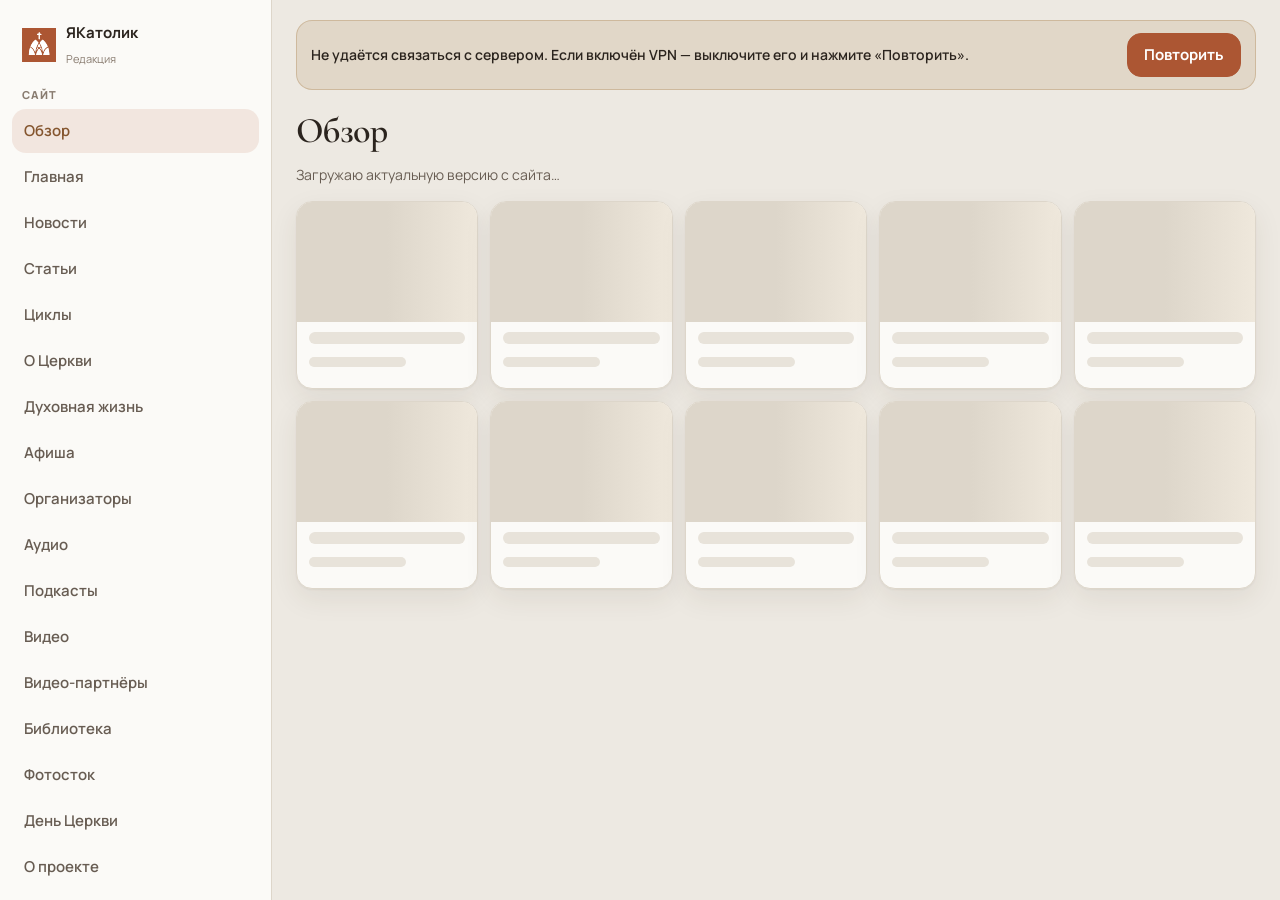
==== index.html @ a6977731 "Navigator pages for confession and religious life, favourite prayers edited via basic prayers, Q&A a" ====
<!doctype html>
<html lang="ru">
  <head>
    <meta charset="UTF-8" />
    <meta name="viewport" content="width=device-width, initial-scale=1, viewport-fit=cover" />
    <meta http-equiv="Cache-Control" content="no-cache, no-store, must-revalidate" />
    <meta name="theme-color" content="#ede9e2" />
    <script>window.YAK_BUILD = '202610031122';</script>
    <meta name="apple-mobile-web-app-capable" content="yes" />
    <meta name="apple-mobile-web-app-title" content="Редакция" />
    <title>Редакция — ЯКатолик</title>
    <link rel="preconnect" href="https://fonts.googleapis.com" />
    <link rel="preconnect" href="https://fonts.gstatic.com" crossorigin />
    <link href="https://fonts.googleapis.com/css2?family=Cormorant+Garamond:wght@600&family=Manrope:wght@400;500;600;700;800&display=swap" rel="stylesheet" />
    <link rel="icon" href="assets/yakatolik-logo.svg" />
    <link rel="stylesheet" href="css/admin.css?v=202610031122" />
  </head>
  <body>
    <div class="nav-scrim" id="nav-scrim" hidden></div>
    <div class="app-shell">
      <aside class="sidebar" id="sidebar">
        <div class="side-brand">
          <img src="assets/yakatolik-logo.svg" alt="" width="34" height="34" />
          <div>
            <strong>ЯКатолик</strong>
            <small>Редакция</small>
          </div>
        </div>
        <nav class="side-nav" id="side-nav" aria-label="Разделы"></nav>
        <div class="side-user" id="side-user"></div>
      </aside>
      <div class="main">
        <div class="mobile-bar">
          <button class="menu-btn" type="button" id="menu-btn" aria-label="Открыть меню">Меню</button>
          <span class="server-pill" id="server-pill">Редакция</span>
        </div>
        <div id="net-banner" class="net-banner" hidden>
          <p>Не удаётся связаться с сервером. Если включён VPN — выключите его и нажмите «Повторить».</p>
          <button type="button" class="btn btn-primary" id="net-retry">Повторить</button>
        </div>
        <div id="desk-banner" class="net-banner" hidden>
          <p>Этот браузер переполнен черновиками. Не очищайте данные сайта: сначала откройте «Циклы» и опубликуйте нужные — они уйдут на сервер и появятся на всех устройствах.</p>
        </div>
        <div id="view">
          <div class="yak-loading yak-loading--page" role="status">
            <span class="yak-spin" aria-hidden="true"></span>
            <span>Открываю редакцию…</span>
          </div>
        </div>
      </div>
    </div>
    <div class="toast" id="toast" role="status"></div>

    <script src="js/config.js?v=202610031122"></script>
    <script src="js/api.js?v=202610031122"></script>
    <script src="js/auth.js?v=202610031122"></script>
    <script src="js/store.js?v=202610031122"></script>
    <script src="js/site/events-data.js?v=202610031122"></script>
    <script src="js/site/video-data.js?v=202610031122"></script>
    <script src="js/site/audio-data.js?v=202610031122"></script>
    <script src="js/site/podcasts-data.js?v=202610031122"></script>
    <script src="js/site/calendar-data.js?v=202610031122"></script>
    <script src="js/site/authors-data.js?v=202610031122"></script>
    <script src="js/site/guides-data.js?v=202610031122"></script>
    <script src="js/photostock-admin.js?v=202610031122"></script>
    <script src="js/admin-paste.js?v=202610031122"></script>
    <script src="js/desk.js?v=202610031122"></script>
    <script src="js/guides.js?v=202610031122"></script>
    <script src="js/god.js?v=202610031122"></script>
    <script src="js/library-admin.js?v=202610031122"></script>
    <script src="js/site/about-data.js?v=202610031122"></script>
    <script src="js/home-admin.js?v=202610031122"></script>
    <script src="js/about-admin.js?v=202610031122"></script>
    <script src="js/podcasts-admin.js?v=202610031122"></script>
    <script src="js/posts.js?v=202610031122"></script>
    <script src="js/app.js?v=202610031122"></script>
    <script src="js/cache-bust.js?v=202610031122"></script>
  </body>
</html>
---- css/admin.css ----
/* ЯКатолик — редакция. iOS-first: крупный тап, 16px поля, drawer, safe-area */
:root {
  color-scheme: light;
  --ff: 'Manrope', -apple-system, BlinkMacSystemFont, system-ui, sans-serif;
  --serif: 'Cormorant Garamond', Georgia, 'Times New Roman', serif;
  --ground: #ede9e2;
  --surface: #FBFAF7;
  --surface-2: #E8E3DA;
  --ink: #2B241E;
  --stone-700: #675C52;
  --stone-500: #897C70;
  --bronze: #A9784E;
  --bronze-dark: #85562F;
  --accent: #AC5633;
  --accent-soft: rgba(172, 86, 51, .12);
  --line: #DDD6CA;
  --line-strong: #CBC3B6;
  --ok: #3f6b4a;
  --ok-soft: rgba(63, 107, 74, .12);
  --warn: #9a6b2f;
  --warn-soft: rgba(154, 107, 47, .14);
  --rose: #A84F65;
  --rose-soft: rgba(168, 79, 101, .12);
  --info: #4778AC;
  --info-soft: rgba(71, 120, 172, .12);
  --shadow: 0 1px 2px rgba(68, 45, 27, .06), 0 10px 28px rgba(68, 45, 27, .08);
  --sidebar: 272px;
  --tap: 44px;
  --safe-t: env(safe-area-inset-top, 0px);
  --safe-b: env(safe-area-inset-bottom, 0px);
  --safe-l: env(safe-area-inset-left, 0px);
  --safe-r: env(safe-area-inset-right, 0px);
}

* { box-sizing: border-box; -webkit-tap-highlight-color: transparent; }
html { height: 100%; overflow-x: hidden; }
html, body { margin: 0; }
body {
  min-height: 100%;
  min-height: 100dvh;
  overflow-x: hidden;
  background: var(--ground);
  color: var(--ink);
  font-family: var(--ff);
  line-height: 1.5;
  -webkit-font-smoothing: antialiased;
  -moz-osx-font-smoothing: grayscale;
}
body.nav-open { overflow: hidden; }
a { color: var(--bronze-dark); }
button, input, select, textarea {
  font: inherit;
  font-size: 16px;
  max-width: 100%;
}

/* ----- Login ----- */
.login-page {
  min-height: 100dvh; display: grid; place-items: center;
  padding: max(24px, var(--safe-t)) max(20px, var(--safe-r)) max(24px, var(--safe-b)) max(20px, var(--safe-l));
  background:
    radial-gradient(1200px 500px at 10% -10%, rgba(172,86,51,.12), transparent 55%),
    var(--ground);
}
.login-card {
  width: min(420px, 100%);
  background: var(--surface);
  border: 1px solid var(--line);
  border-radius: 22px;
  padding: 28px 24px 22px;
  box-shadow: var(--shadow);
}
.login-brand { display: flex; align-items: center; gap: 12px; margin-bottom: 18px; }
.login-brand img { width: 40px; height: 40px; }
.login-brand strong { display: block; font-size: 18px; }
.login-brand span { color: var(--stone-500); font-size: 13px; }
.login-card h1 {
  margin: 0 0 8px; font-family: var(--serif); font-weight: 600; font-size: 32px;
}
.login-card .lead { margin: 0 0 20px; color: var(--stone-700); font-size: 15px; }
.field { display: grid; gap: 6px; margin-bottom: 12px; }
.field label { font-size: 12px; font-weight: 700; letter-spacing: .04em; text-transform: uppercase; color: var(--stone-500); }
.field input, .field select, .field textarea, .input, .select, .textarea {
  width: 100%; border: 1px solid var(--line-strong); border-radius: 14px;
  background: #fff; color: var(--ink); padding: 12px 14px;
  font-size: 16px; min-height: var(--tap);
  appearance: none; -webkit-appearance: none;
}
.field textarea, .textarea { min-height: 120px; resize: vertical; }
.field input:focus, .field select:focus, .field textarea:focus,
.input:focus, .select:focus, .textarea:focus {
  outline: none; border-color: var(--bronze); box-shadow: 0 0 0 4px var(--accent-soft);
}
.btn {
  display: inline-flex; align-items: center; justify-content: center; gap: 8px;
  min-height: var(--tap); padding: 0 16px; border-radius: 14px; border: 1px solid transparent;
  font-weight: 700; font-size: 15px; cursor: pointer; text-decoration: none; color: inherit;
  touch-action: manipulation;
}
.btn-primary { background: var(--accent); color: #fff; border-color: var(--accent); }
.btn-primary:active { transform: scale(.98); }
.btn-ghost { background: var(--surface); border-color: var(--line-strong); }
.btn-danger { background: var(--rose-soft); color: var(--rose); border-color: transparent; }
.btn-block { width: 100%; }
.btn:disabled { opacity: .55; pointer-events: none; }
.login-error {
  margin: 0 0 12px; padding: 10px 12px; border-radius: 12px;
  background: var(--rose-soft); color: var(--rose); font-size: 13px; font-weight: 600;
}
.login-hint {
  margin-top: 16px; padding: 12px; border-radius: 12px; background: var(--surface-2);
  font-size: 12px; color: var(--stone-700); line-height: 1.45;
}
.login-hint code { font-size: 11px; }

/* ----- App shell ----- */
.app-shell { display: grid; grid-template-columns: var(--sidebar) 1fr; min-height: 100dvh; }
.nav-scrim {
  display: none; position: fixed; inset: 0; z-index: 25;
  background: rgba(24, 18, 14, .36);
  backdrop-filter: blur(8px); -webkit-backdrop-filter: blur(8px);
}
.sidebar {
  position: sticky; top: 0; height: 100dvh; overflow: auto;
  background: var(--surface); border-right: 1px solid var(--line);
  padding: 16px 12px calc(16px + var(--safe-b));
  display: flex; flex-direction: column; gap: 12px;
  -webkit-overflow-scrolling: touch;
}
.side-brand { display: flex; align-items: center; gap: 10px; padding: 6px 10px 4px; }
.side-brand img { width: 34px; height: 34px; }
.side-brand strong { display: block; font-size: 15px; }
.side-brand small { color: var(--stone-500); font-size: 11px; }
.side-nav { display: grid; gap: 2px; }
.nav-group {
  margin: 12px 10px 4px; font-size: 11px; font-weight: 800;
  letter-spacing: .08em; text-transform: uppercase; color: var(--stone-500);
}
.nav-group:first-child { margin-top: 2px; }
.side-nav a {
  display: flex; align-items: center; gap: 10px;
  min-height: var(--tap); padding: 0 12px; border-radius: 14px;
  text-decoration: none; color: var(--stone-700);
  font-weight: 600; font-size: 15px;
}
.side-nav a:hover { background: var(--surface-2); color: var(--ink); }
.side-nav a.active { background: var(--accent-soft); color: var(--bronze-dark); }
.side-user {
  margin-top: auto; padding: 12px; border-radius: 16px; background: var(--surface-2);
  display: grid; gap: 8px;
}
.side-user .name { font-weight: 700; font-size: 14px; }
.side-user .role { font-size: 12px; color: var(--stone-500); }
.main {
  min-width: 0;
  padding: 20px 24px calc(40px + var(--safe-b));
}
.topbar {
  display: flex; flex-wrap: wrap; align-items: flex-start; justify-content: space-between;
  gap: 12px; margin-bottom: 16px;
}
.topbar h1 {
  margin: 0; font-family: var(--serif); font-weight: 600;
  font-size: clamp(28px, 3vw, 36px); letter-spacing: -.02em;
}
.topbar p { margin: 6px 0 0; color: var(--stone-700); font-size: 14px; max-width: 560px; }
.topbar-actions { display: flex; flex-wrap: wrap; gap: 8px; }

.panel {
  background: var(--surface); border: 1px solid var(--line); border-radius: 18px;
  box-shadow: var(--shadow); padding: 16px;
}
.panel + .panel { margin-top: 12px; }
.panel-head {
  display: flex; flex-wrap: wrap; align-items: center; justify-content: space-between;
  gap: 10px; margin-bottom: 12px;
}
.panel-head h2 { margin: 0; font-size: 16px; }
.grid-cards {
  display: grid; grid-template-columns: repeat(4, 1fr); gap: 12px; margin-bottom: 14px;
}
.stat-card {
  background: var(--surface); border: 1px solid var(--line); border-radius: 16px;
  padding: 14px 16px; box-shadow: var(--shadow);
}
.stat-card .label { font-size: 11px; font-weight: 800; letter-spacing: .08em; text-transform: uppercase; color: var(--stone-500); }
.stat-card .value { margin-top: 8px; font-family: var(--serif); font-size: 34px; font-weight: 600; line-height: 1; }
.stat-card .hint { margin-top: 6px; font-size: 12px; color: var(--stone-500); }

.desk-grid {
  display: grid;
  grid-template-columns: repeat(auto-fill, minmax(220px, 1fr));
  gap: 12px;
  margin-bottom: 18px;
}
.desk-card {
  display: grid;
  gap: 6px;
  min-height: 118px;
  padding: 16px;
  background: var(--surface);
  border: 1px solid var(--line);
  border-radius: 18px;
  box-shadow: var(--shadow);
  text-decoration: none;
  color: inherit;
}
.desk-card:active { transform: scale(.98); }
.desk-card strong {
  font-family: var(--serif);
  font-size: 24px;
  font-weight: 600;
}
.desk-where {
  font-size: 12px;
  font-weight: 700;
  color: var(--bronze-dark);
}
.desk-card span { font-size: 13px; color: var(--stone-700); line-height: 1.4; }
.desk-form { max-width: 720px; }

.god-band { margin: 0 0 28px; }
.god-band-head {
  display: flex; align-items: baseline; justify-content: space-between; gap: 10px 16px;
  margin: 0 0 12px; flex-wrap: wrap;
}
.god-band-head h2 {
  margin: 0; font-family: var(--serif); font-size: clamp(22px, 5vw, 28px); font-weight: 600;
}
.god-band-head em {
  font-style: normal; font-family: var(--ff); font-size: 14px; color: var(--stone-500); font-weight: 700;
}
.god-band-head a { font-weight: 700; font-size: 14px; text-decoration: none; }
.archive-bar { margin-bottom: 14px; display: grid; gap: 10px; }
.archive-bar-row { display: flex; flex-wrap: wrap; align-items: center; justify-content: space-between; gap: 8px; }
.archive-status { color: var(--stone-500); font-size: 13px; }
.archive-bar-actions { display: flex; flex-wrap: wrap; gap: 8px; }

.god-rail, .god-grid {
  display: grid;
  grid-template-columns: repeat(auto-fill, minmax(180px, 1fr));
  gap: 12px;
}
.god-card {
  display: grid;
  grid-template-rows: 120px auto;
  background: var(--surface);
  border: 1px solid var(--line);
  border-radius: 16px;
  overflow: hidden;
  text-decoration: none;
  color: inherit;
  box-shadow: var(--shadow);
  min-height: 188px;
}
.god-card { position: relative; }
.god-card:active { transform: scale(.98); }
.god-card.is-off .god-thumb, .god-card.is-off .god-copy { opacity: .55; }
.god-thumb {
  display: block; position: relative; overflow: hidden; background: #d8cfc3 center/cover no-repeat;
}
.god-thumb img {
  position: absolute; inset: 0; width: 100%; height: 100%; object-fit: cover;
  opacity: 0; transition: opacity .28s ease;
}
.god-thumb img.is-in { opacity: 1; }
.god-thumb.is-empty { background: linear-gradient(160deg, #cfc6b8, #8f8578); }
.god-chip { position: absolute; top: 8px; left: 8px; z-index: 1; box-shadow: 0 1px 4px rgba(0, 0, 0, .12); }
@media (prefers-reduced-motion: reduce) {
  .god-thumb img { transition: none; }
  .yak-skel-card .god-thumb, .yak-spin { animation-duration: 2.4s; }
}
.god-copy { display: grid; gap: 4px; padding: 10px 12px 12px; min-width: 0; }
.god-copy strong {
  font-size: 14px; line-height: 1.3;
  overflow-wrap: anywhere; word-break: break-word;
  display: -webkit-box; -webkit-line-clamp: 3; -webkit-box-orient: vertical; overflow: hidden;
}
.god-copy small { color: var(--stone-500); font-size: 12px; line-height: 1.35; display: -webkit-box; -webkit-line-clamp: 2; -webkit-box-orient: vertical; overflow: hidden; }
.god-miss { margin: 0; padding: 16px; color: var(--stone-500); background: var(--surface); border: 1px dashed var(--line); border-radius: 14px; }
.god-edit { display: grid; grid-template-columns: minmax(160px, 280px) 1fr; gap: 16px; align-items: start; }
.god-preview {
  min-height: 200px; border-radius: 16px; background: #d8cfc3 center/cover; border: 1px solid var(--line);
}
@media (max-width: 720px) {
  .god-edit { grid-template-columns: 1fr; }
  .god-rail, .god-grid { grid-template-columns: repeat(2, 1fr); }
}
.dev-box {
  margin-top: 8px;
  padding: 12px 14px;
  border-radius: 14px;
  background: var(--surface-2);
  border: 1px solid var(--line);
}
.dev-box summary {
  cursor: pointer;
  font-weight: 700;
  font-size: 14px;
  min-height: var(--tap);
  display: flex;
  align-items: center;
}

.list-stack { display: grid; gap: 8px; }
.list-item {
  display: grid; grid-template-columns: 1fr auto; gap: 10px; align-items: center;
  min-height: var(--tap); padding: 12px 14px; border-radius: 14px;
  background: var(--surface-2); text-decoration: none; color: inherit;
}
.list-item strong { display: block; font-size: 14px; }
.list-item small { color: var(--stone-500); font-size: 12px; }

.badge {
  display: inline-flex; align-items: center; min-height: 24px; padding: 0 9px;
  border-radius: 999px; font-size: 11px; font-weight: 800; letter-spacing: .02em;
  background: var(--surface-2); color: var(--stone-700);
}
.badge.ok { background: var(--ok-soft); color: var(--ok); }
.badge.warn { background: var(--warn-soft); color: var(--warn); }
.badge.rose { background: var(--rose-soft); color: var(--rose); }
.badge.info { background: var(--info-soft); color: var(--info); }
.badge.muted { background: var(--surface-2); color: var(--stone-500); }

.filters {
  display: grid; grid-template-columns: 1.4fr repeat(4, 1fr); gap: 8px; margin-bottom: 12px;
}
.table-wrap {
  overflow: auto; border-radius: 14px; border: 1px solid var(--line);
  -webkit-overflow-scrolling: touch;
}
table.data {
  width: 100%; border-collapse: collapse; min-width: 820px; background: #fff;
}
table.data th, table.data td {
  padding: 12px; border-bottom: 1px solid var(--line); text-align: left; vertical-align: middle;
  font-size: 13px;
}
table.data th {
  font-size: 11px; letter-spacing: .06em; text-transform: uppercase; color: var(--stone-500);
  background: var(--surface-2); position: sticky; top: 0;
}
table.data tr:hover td { background: rgba(237, 233, 226, .45); }
table.data .title-link { font-weight: 700; color: var(--ink); text-decoration: none; }
table.data .title-link:hover { color: var(--accent); }
.row-actions { display: flex; flex-wrap: wrap; gap: 6px; }
.icon-btn {
  width: var(--tap); height: var(--tap); border-radius: 12px; border: 1px solid var(--line);
  background: var(--surface); cursor: pointer; display: grid; place-items: center;
  color: var(--stone-700); font-size: 14px; text-decoration: none;
}
.icon-btn:hover { border-color: var(--bronze); color: var(--bronze-dark); }

.editor-layout {
  display: grid; grid-template-columns: minmax(0, 1fr) 300px; gap: 14px; align-items: start;
}
.editor-main, .editor-side { display: grid; gap: 12px; }
.editor-title {
  width: 100%; border: 0; background: transparent; font-family: var(--serif);
  font-size: clamp(28px, 3vw, 40px); font-weight: 600; padding: 0; color: var(--ink);
}
.editor-title:focus { outline: none; }
.autosave {
  font-size: 12px; color: var(--stone-500); display: flex; align-items: center; gap: 8px;
}
.autosave.ok { color: var(--ok); }
.server-pill {
  display: inline-flex; align-items: center; gap: 6px; min-height: 28px; padding: 0 10px;
  border-radius: 999px; background: var(--surface-2); font-size: 11px; font-weight: 700;
}
.server-pill.on { background: var(--ok-soft); color: var(--ok); }
.server-pill.off { background: var(--rose-soft); color: var(--rose); }

.photo-grid {
  display: grid; grid-template-columns: repeat(auto-fill, minmax(160px, 1fr)); gap: 12px;
}
.photo-card {
  border: 1px solid var(--line); border-radius: 16px; overflow: hidden; background: var(--surface);
}
.photo-card .ph {
  height: 120px; background: #d8cfc3 center/cover;
}
.photo-card .in { padding: 12px; display: grid; gap: 6px; }
.photo-card strong { font-size: 13px; }
.photo-card .tags { font-size: 11px; color: var(--stone-500); }

.tabs { display: flex; gap: 8px; flex-wrap: wrap; margin: 0 0 12px; }
.tabs .tab {
  font-family: var(--ff); font-weight: 700; font-size: 14px; color: var(--stone-700);
  background: var(--surface); border: 1px solid var(--line); border-radius: 999px;
  min-height: 36px; padding: 0 14px; cursor: pointer;
}
.tabs .tab.active { background: var(--accent); border-color: var(--accent); color: #fff; }
.hint-note {
  margin: 0 0 14px; font-size: 13px; line-height: 1.45; color: var(--stone-700);
  padding: 10px 12px; border-radius: 12px; background: var(--surface-2); border: 1px solid var(--line);
}
.form-grid { display: grid; gap: 12px; padding: 16px; }
.form-grid label { display: grid; gap: 6px; font-size: 12px; font-weight: 700; color: var(--stone-700); }
.filters-2 { grid-template-columns: 1fr 220px; }
.cycle-list { display: grid; gap: 8px; }
.cycle-row { display: grid; grid-template-columns: 1fr 90px auto; gap: 8px; align-items: center; }
.title-link { color: inherit; text-decoration: none; font-weight: 700; }
.title-link:hover { color: var(--bronze-dark); }

.empty {
  padding: 28px; text-align: center; color: var(--stone-500); font-size: 14px;
}
.toast {
  position: fixed; left: 50%; bottom: calc(16px + var(--safe-b)); z-index: 50;
  transform: translate(-50%, 8px);
  max-width: min(92vw, 420px);
  background: var(--ink); color: #fff; padding: 12px 16px; border-radius: 16px;
  font-size: 14px; font-weight: 600; box-shadow: var(--shadow); opacity: 0;
  transition: .2s; pointer-events: none;
}
.toast.show { opacity: 1; transform: translate(-50%, 0); }
.toast.err { background: #7a2f3d; }

.mobile-bar { display: none; }
.menu-btn {
  min-width: var(--tap); min-height: var(--tap); padding: 0 14px;
  border-radius: 14px; border: 1px solid var(--line-strong);
  background: var(--surface); font-weight: 700; font-size: 15px;
}

@media (max-width: 1100px) {
  .grid-cards { grid-template-columns: repeat(2, 1fr); }
  .filters { grid-template-columns: 1fr 1fr; }
  .editor-layout { grid-template-columns: 1fr; }
}
@media (max-width: 880px) {
  .app-shell { grid-template-columns: 1fr; }
  .nav-scrim { display: block; opacity: 0; pointer-events: none; transition: opacity .2s; }
  body.nav-open .nav-scrim { opacity: 1; pointer-events: auto; }
  .sidebar {
    position: fixed; top: 0; bottom: 0; left: 0;
    width: min(86vw, 320px); z-index: 30; height: auto;
    padding-top: calc(14px + var(--safe-t));
    transform: translateX(-105%); transition: transform .28s cubic-bezier(.2,.8,.2,1);
    box-shadow: none; border-right: 0;
  }
  body.nav-open .sidebar { transform: none; box-shadow: var(--shadow); }
  .mobile-bar {
    display: flex; align-items: center; justify-content: space-between; gap: 10px;
    position: sticky; top: 0; z-index: 20;
    margin: 0 -16px 14px; padding: calc(8px + var(--safe-t)) 16px 10px;
    background: color-mix(in srgb, var(--ground) 86%, transparent);
    backdrop-filter: blur(16px) saturate(1.3);
    -webkit-backdrop-filter: blur(16px) saturate(1.3);
    border-bottom: 1px solid var(--line);
  }
  .main { padding: 0 16px calc(28px + var(--safe-b)); }
  .topbar { margin-bottom: 14px; }
  .topbar h1 {
    font-size: clamp(22px, 6.4vw, 28px);
    overflow-wrap: anywhere;
    word-break: break-word;
  }
  .topbar-actions { width: 100%; }
  .topbar-actions .btn {
    flex: 1 1 auto;
    min-width: 0;
    padding: 0 12px;
    font-size: 14px;
    white-space: nowrap;
  }
  .topbar-actions .btn-back {
    flex: 0 0 auto;
  }
  .sidebar { padding-left: calc(12px + var(--safe-l)); }
  .grid-cards { grid-template-columns: 1fr 1fr; }
  .filters-2 { grid-template-columns: 1fr; }
  .cycle-row { grid-template-columns: 1fr; }
  table.data { min-width: 0; }
  table.data thead { display: none; }
  .table-wrap { border: 0; overflow: visible; background: transparent; }
  table.data, table.data tbody { display: block; width: 100%; background: transparent; }
  table.data tr {
    display: grid; gap: 4px; margin-bottom: 10px; padding: 14px;
    border-radius: 16px; background: #fff; border: 1px solid var(--line);
  }
  table.data td {
    border: 0; padding: 2px 0; font-size: 14px;
  }
  table.data td:first-child { font-weight: 700; }
  table.data .row-actions { margin-top: 8px; }
  .icon-btn { width: 40px; height: 40px; }
}
@media (max-width: 520px) {
  .grid-cards { grid-template-columns: 1fr; }
  .filters { grid-template-columns: 1fr; }
  .photo-grid { grid-template-columns: 1fr 1fr; }
  .god-rail, .god-grid { grid-template-columns: 1fr; gap: 10px; }
  .god-card {
    min-height: 0;
    grid-template-columns: 96px minmax(0, 1fr);
    grid-template-rows: auto;
    border-radius: 14px;
  }
  .god-thumb { min-height: 96px; }
  .god-copy { padding: 10px 12px; align-content: center; }
  .god-copy strong { font-size: 15px; -webkit-line-clamp: 3; }
  .form-grid { padding: 12px; }
  .desk-form { max-width: none; }
}

.posts-toolbar {
  display: flex; gap: 10px; align-items: center; margin-bottom: 14px;
}
.posts-toolbar .input { flex: 1; min-width: 0; }
.posts-toolbar .btn { flex: 0 0 auto; white-space: nowrap; }

.post-editor { display: grid; gap: 12px; }
.post-editor-bar {
  display: flex; align-items: center; justify-content: space-between; gap: 10px;
}
.post-editor-bar-actions { display: flex; flex-wrap: wrap; gap: 8px; justify-content: flex-end; }
.pub-layout { display: grid; grid-template-columns: minmax(0, 1fr) minmax(300px, 400px); gap: 18px; align-items: start; }
.pub-rubrics { margin: 0 0 14px; display: grid; gap: 12px; }
.pub-rubrics .rubric-group strong { display: block; font-size: 12px; margin: 0 0 6px; color: var(--stone-700); }
.pub-rubrics .hint-note { margin: 6px 0 0; font-size: 12px; color: var(--stone-500); }
.pub-meta { display: grid; grid-template-columns: 140px minmax(0, 1fr); gap: 12px; margin: 0 0 14px; align-items: start; }
.pub-cover { display: grid; gap: 6px; }
.pub-cover .cover-frame { aspect-ratio: 16 / 9; border-radius: 12px; }
.pub-meta-col { display: grid; gap: 8px; align-content: start; }
@media (max-width: 1100px) {
  .pub-layout { grid-template-columns: 1fr; }
}
.slug-quiet {
  display: flex; align-items: center; gap: 10px; margin: 2px 0 14px;
  font-size: 12px; color: var(--stone-500); font-weight: 700;
}
.slug-path {
  display: flex; align-items: center; flex: 1; min-width: 0;
  font-weight: 600; color: var(--stone-500);
}
.slug-path input {
  border: 0; background: transparent; font: inherit; color: var(--ink);
  padding: 2px 4px; min-width: 0; width: 100%; outline: none;
}
.slug-path input:focus { background: var(--surface-2); border-radius: 6px; }
.excerpt-input { margin: 0 0 14px; resize: vertical; min-height: 72px; }
.lead-rte { margin: 0 0 14px; }
.lead-rte .rte-body {
  min-height: 88px; padding: 12px 14px 16px; font-size: 16px; line-height: 1.55;
}
.lead-rte .rte-bar { position: static; }
.lead-rte a { color: #2a5bd7; text-decoration: underline; }
.rubric-pills { display: flex; flex-wrap: wrap; gap: 6px; }
.rubric-pill { cursor: pointer; margin: 0; }
.rubric-pill input { position: absolute; opacity: 0; pointer-events: none; }
.rubric-pill span {
  display: block; padding: 7px 12px; border-radius: 999px;
  border: 1px solid var(--line); background: var(--surface);
  font-size: 13px; font-weight: 700; color: var(--stone-700);
}
.rubric-pill input:checked + span {
  border-color: var(--accent); background: var(--accent-soft); color: var(--accent);
}
.author-search { position: relative; }
.author-suggest {
  position: absolute; left: 0; right: 0; top: calc(100% + 4px); z-index: 5;
  max-height: 240px; overflow: auto; padding: 6px;
  background: var(--surface); border: 1px solid var(--line); border-radius: 14px;
  box-shadow: var(--shadow);
}
.author-suggest-item {
  display: flex; align-items: center; gap: 10px; width: 100%;
  padding: 8px 10px; border: 0; border-radius: 10px;
  background: transparent; text-align: left; cursor: pointer; font: inherit;
}
.author-suggest-item:hover { background: var(--surface-2); }
.author-chip-name { flex: 1; min-width: 0; }
.author-chip-x {
  border: 0; background: transparent; color: var(--stone-500);
  font: 700 12px var(--ff); cursor: pointer; padding: 4px 6px;
}
.side-date { display: grid; gap: 6px; margin-top: 8px; font-size: 12px; font-weight: 700; color: var(--stone-500); }
.post-layout {
  display: grid; grid-template-columns: minmax(0, 1fr) 320px; gap: 16px; align-items: start;
}
.post-main.panel { padding: 22px 24px 28px; }
.post-side { display: grid; gap: 12px; position: sticky; top: 12px; }
.post-card { padding: 14px 16px; display: grid; gap: 10px; }
.post-card h3 {
  margin: 0; font-size: 13px; letter-spacing: .04em; text-transform: uppercase;
  color: var(--stone-500); font-weight: 800;
}
.post-card h3 em { font-style: normal; font-weight: 600; color: var(--rose); margin-left: 6px; text-transform: none; letter-spacing: 0; }
.post-side-actions { display: flex; gap: 8px; flex-wrap: wrap; }
.slug-row { display: grid; grid-template-columns: auto auto 1fr; gap: 8px; align-items: center; }
.slug-row label { margin: 0; font-size: 12px; font-weight: 700; color: var(--stone-500); }
.slug-prefix { color: var(--stone-500); font-weight: 700; }
.cover-frame {
  aspect-ratio: 16 / 9; border-radius: 14px; overflow: hidden;
  background: var(--surface-2); border: 1px dashed var(--line-strong);
  display: grid; place-items: center; color: var(--stone-500); font-size: 13px;
}
.cover-frame img { width: 100%; height: 100%; object-fit: cover; display: block; }
.cover-frame.is-empty { }
.rubric-groups { display: grid; gap: 12px; }
.rubric-group { display: grid; gap: 6px; }
.rubric-group strong { font-size: 12px; }
.check-row {
  display: flex; align-items: center; gap: 8px; font-size: 14px; font-weight: 600;
  color: var(--ink);
}
.check-row input { width: 16px; height: 16px; accent-color: var(--accent); }
.author-chip-wrap { margin-top: 8px; }
.author-chip, .preview-author {
  display: flex; align-items: center; gap: 10px; padding: 8px 10px;
  border: 1px solid var(--line); border-radius: 16px; background: var(--surface-2);
  text-decoration: none; color: inherit; width: 100%;
}
.preview-author { width: fit-content; margin: 0 0 10px; }
.author-chip strong, .preview-author span:last-child { font-size: 14px; }
.author-chip small { display: block; color: var(--stone-500); font-size: 12px; }
.author-chip-ava {
  width: 36px; height: 36px; border-radius: 50%; background: #d9d0c4 center/cover no-repeat; flex: 0 0 auto;
}
.author-chip-ava.is-empty {
  display: grid; place-items: center; font-weight: 700; color: #6b5e52; background: #efe8dc;
}
.seo-count { font-size: 11px; color: var(--stone-500); }
.input.is-auto, .textarea.is-auto { background: var(--surface-2); }
.post-publish { display: grid; gap: 8px; }
.post-publish .btn { width: 100%; justify-content: center; }

.rte { border: 1px solid var(--line); border-radius: 16px; overflow: hidden; background: #fff; }
.rte-bar {
  display: flex; flex-wrap: wrap; gap: 4px; padding: 8px;
  border-bottom: 1px solid var(--line); background: var(--surface);
  position: sticky; top: 0; z-index: 2;
}
.rte-bar button {
  min-height: 36px; padding: 0 10px; border: 0; border-radius: 10px;
  background: transparent; font: 700 13px var(--ff); color: var(--stone-700); cursor: pointer;
}
.rte-bar button:hover { background: var(--surface-2); color: var(--ink); }
.rte-sep { width: 1px; background: var(--line); margin: 4px 6px; }
.rte-body {
  min-height: 420px; padding: 18px 20px 40px; outline: none;
  font-size: 17px; line-height: 1.7;
}
.rte-body:empty:before, .rte-body p:only-child:empty:before {
  content: attr(data-placeholder); color: var(--stone-500);
}
.rte-body u { text-decoration: underline; }
.rte-body h2 { font-family: var(--serif); font-size: 28px; margin: 1.2em 0 .4em; }
.rte-body h3 { font-family: var(--serif); font-size: 22px; margin: 1.1em 0 .35em; }
.rte-body blockquote {
  margin: 1em 0; padding: 4px 0 4px 16px; border-left: 3px solid var(--bronze);
  color: var(--stone-700); font-family: var(--serif); font-size: 22px;
}
.rte-figure, .rte-gallery { margin: 1.2em 0; }
.rte-figure img, .rte-gallery img {
  width: 100%; border-radius: 12px; display: block; object-fit: cover;
}
.rte-figure figcaption, .rte-caption {
  margin: 8px 2px 0; min-height: 1.4em; outline: none;
  font-size: 13px; line-height: 1.45; color: var(--stone-500);
}
.rte-caption:empty:before {
  content: attr(data-placeholder); color: var(--stone-400); font-style: italic;
}
.cycle-art-list { display: grid; gap: 8px; margin-top: 12px; }
.cycle-art-row {
  display: grid; grid-template-columns: 72px 1fr auto; gap: 10px;
  align-items: center; padding: 8px 10px; border: 1px solid var(--line); border-radius: 12px;
}
.cycle-art-row small { display: block; color: var(--stone-500); font-size: 12px; }
.lib-dl-edit { margin-top: 18px; }
.lib-dl-edit h3 { margin: 0 0 10px; font-size: 15px; }
.lib-dl-edit .cycle-art-row { grid-template-columns: 1fr auto; }
.guide-live figcaption {
  margin: 6px 0 0; font-size: 12.5px; color: var(--stone-500);
}
.rte-gallery { display: grid; grid-template-columns: repeat(auto-fill, minmax(160px, 1fr)); gap: 8px; }
.rte-embed { margin: 1.2em 0; }
.rte-embed-inner { position: relative; aspect-ratio: 16 / 9; background: #111; border-radius: 12px; overflow: hidden; }
.rte-embed-inner iframe, .rte-embed-inner video { position: absolute; inset: 0; width: 100%; height: 100%; border: 0; }
.rte-related {
  display: grid; gap: 4px; margin: 1.2em 0; padding: 14px 16px;
  border: 1px solid var(--line); border-radius: 14px; background: var(--surface-2);
}
.rte-related strong { font-size: 16px; }
.rte-related small, .rte-related em { font-size: 13px; color: var(--stone-500); font-style: normal; }

.gal-overlay {
  position: fixed; inset: 0; z-index: 80; background: rgba(43, 36, 30, .45);
  display: grid; place-items: center; padding: 20px;
}
.gal-modal {
  width: min(920px, 100%); max-height: 86vh; overflow: auto;
  background: var(--surface); border-radius: 20px; box-shadow: var(--shadow);
}
.gal-modal header, .gal-modal footer {
  display: flex; justify-content: space-between; align-items: center; padding: 14px 16px;
}
.gal-grid {
  display: grid; grid-template-columns: repeat(auto-fill, minmax(140px, 1fr)); gap: 8px;
  padding: 0 16px 16px;
}
.gal-item {
  padding: 0; border: 2px solid transparent; border-radius: 12px; overflow: hidden;
  background: var(--surface-2); cursor: pointer; aspect-ratio: 1;
}
.gal-item img { width: 100%; height: 100%; object-fit: cover; display: block; }
.gal-item.is-on { border-color: var(--accent); }

@media (max-width: 1100px) {
  .post-layout { grid-template-columns: 1fr; }
  .post-side { position: static; }
}
@media (max-width: 880px) {
  .posts-toolbar { flex-wrap: wrap; }
  .posts-toolbar .btn { flex: 1 1 auto; }
  .post-editor-bar {
    flex-direction: column;
    align-items: stretch;
    gap: 10px;
  }
  .post-editor-bar > .btn,
  .post-editor-bar > a.btn {
    align-self: flex-start;
    width: auto;
    flex: 0 0 auto;
    white-space: nowrap;
    min-width: 0;
  }
  .post-editor-bar-actions {
    width: 100%;
    justify-content: flex-start;
  }
  .post-editor-bar-actions .btn {
    flex: 1 1 calc(50% - 8px);
    min-width: 0;
    padding: 0 10px;
    font-size: 13px;
    white-space: nowrap;
  }
  .editor-title {
    font-size: clamp(22px, 7vw, 32px);
    overflow-wrap: anywhere;
    word-break: break-word;
  }
}

/* День Церкви — редактор с предпросмотром */
.day-editor { display: grid; grid-template-columns: minmax(0, 1fr) minmax(300px, 380px); gap: 18px; align-items: start; }
.day-preview-sticky { position: sticky; top: 16px; }
.day-preview-label { font-size: 12px; text-transform: uppercase; letter-spacing: .08em; color: var(--stone-500); margin: 0 0 8px; }
.day-preview {
  border: 1px solid var(--line); border-radius: 18px; padding: 20px; background: var(--surface);
  box-shadow: var(--shadow);
}
.day-preview .dp-date { font-size: 13px; color: var(--stone-500); margin: 0 0 10px; }
.day-preview .dp-title { font-family: 'Cormorant Garamond', serif; font-size: 26px; line-height: 1.15; margin: 10px 0 6px; }
.day-preview .dp-empty { color: var(--stone-400); font-style: italic; }
.day-preview .dp-color { font-size: 13px; color: var(--stone-500); margin: 0 0 6px; }
.day-preview .dp-block { border-top: 1px solid var(--line); padding-top: 12px; margin-top: 12px; }
.day-preview .dp-block h4 { font-size: 12px; text-transform: uppercase; letter-spacing: .06em; color: var(--stone-500); margin: 0 0 4px; }
.day-preview .dp-block p { margin: 0; font-size: 15px; line-height: 1.5; }
.day-preview .dp-quote { font-style: italic; color: var(--stone-600); }
.cal-rank {
  display: inline-block; font-size: 12px; padding: 3px 10px; border-radius: 999px;
  background: var(--surface-2); color: var(--stone-600); text-transform: lowercase;
}
.cal-rank-solemn { background: #f6e5c8; color: #8a5a12; }
.cal-rank-feast { background: #f3d9d4; color: #a33b2a; }
.cal-rank-sun { background: #dfeadd; color: #3c6b3f; }
.cal-rank-feria { background: var(--surface-2); color: var(--stone-600); }

@media (max-width: 1100px) {
  .day-editor { grid-template-columns: 1fr; }
  .day-preview-sticky { position: static; }
}

.guides-list { padding: 16px; }
.guide-group { margin: 0 0 22px; }
.guide-group h2 { font-size: 13px; letter-spacing: .08em; text-transform: uppercase; color: var(--stone-500); margin: 0 0 8px; }
.guide-rows { display: grid; gap: 6px; }
.guide-row {
  display: flex; align-items: center; justify-content: space-between; gap: 12px;
  padding: 12px 14px; border: 1px solid var(--line); border-radius: 14px;
  background: var(--surface-2); text-decoration: none; color: inherit;
}
.guide-row:hover { border-color: var(--accent); }
.guide-row-copy { display: grid; gap: 2px; min-width: 0; }
.guide-row-copy strong { font-size: 16px; }
.guide-row-copy small { color: var(--stone-500); overflow: hidden; text-overflow: ellipsis; white-space: nowrap; }
.guide-live .guide-body { font-size: 15px; line-height: 1.55; }
.guide-live .guide-lead { font-size: 16px; margin: 0 0 12px; line-height: 1.5; }
.guide-live .guide-lead a { color: #2a5bd7; text-decoration: underline; }
.guide-live .guide-lead p { margin: 0 0 .4em; }
.guide-live .guide-lead p:last-child { margin: 0; }
.guide-live h2 { font-family: 'Cormorant Garamond', serif; font-size: 20px; margin: 18px 0 8px; }
.guide-live .guide-quote { margin: 0 0 12px; padding-left: 12px; border-left: 3px solid #b08a4a; }
.guide-live .guide-note { padding-left: 12px; border-left: 3px solid #b08a4a; }
.guide-live img { max-width: 100%; border-radius: 10px; }
.prayer-edit { border: 1px solid var(--line); border-radius: 14px; padding: 12px; margin: 0 0 10px; display: grid; gap: 8px; }
.prayer-edit-head { display: flex; justify-content: space-between; align-items: center; }

.build-stamp {
  margin: 8px 0 0;
  font-size: 11px;
  letter-spacing: .06em;
  color: var(--stone-500);
  opacity: .7;
}

.btn-back {
  flex: 0 0 auto;
  white-space: nowrap;
  min-width: 0;
}

.net-banner {
  display: flex;
  flex-wrap: wrap;
  align-items: center;
  justify-content: space-between;
  gap: 10px 14px;
  margin: 0 0 14px;
  padding: 12px 14px;
  border-radius: 16px;
  background: var(--warn-soft);
  border: 1px solid rgba(154, 107, 47, .28);
  color: var(--ink);
}
.net-banner[hidden] { display: none; }
.net-banner p { margin: 0; font-size: 14px; font-weight: 600; line-height: 1.45; flex: 1 1 220px; white-space: normal; word-break: normal; overflow-wrap: anywhere; }
.net-banner .btn { flex: 0 0 auto; }

.yak-loading {
  display: flex;
  align-items: center;
  justify-content: center;
  gap: 12px;
  padding: 22px 16px;
  color: var(--stone-700);
  font-size: 14px;
  font-weight: 600;
}
.yak-loading--page {
  min-height: 40vh;
  flex-direction: column;
}
.yak-spin {
  width: 22px;
  height: 22px;
  border-radius: 50%;
  border: 2.5px solid var(--line-strong);
  border-top-color: var(--accent);
  animation: yak-spin .7s linear infinite;
  flex: 0 0 auto;
}
.yak-spin--sm { width: 14px; height: 14px; border-width: 2px; }
@keyframes yak-spin { to { transform: rotate(360deg); } }

.yak-skel-card { pointer-events: none; }
.yak-skel-card .god-thumb {
  background: linear-gradient(90deg, #ddd6ca 25%, #efe8dc 50%, #ddd6ca 75%);
  background-size: 200% 100%;
  animation: yak-shimmer 1.2s ease infinite;
}
.yak-skel-card .god-copy strong,
.yak-skel-card .god-copy small {
  display: block;
  height: 12px;
  border-radius: 6px;
  background: var(--surface-2);
  -webkit-line-clamp: unset;
}
.yak-skel-card .god-copy small { width: 62%; height: 10px; }
@keyframes yak-shimmer {
  0% { background-position: 100% 0; }
  100% { background-position: -100% 0; }
}

.attach-row {
  display: flex; align-items: center; gap: 10px; flex-wrap: wrap;
}
.attach-name {
  font-size: 13px; color: var(--stone-700); overflow-wrap: anywhere;
}
.attach-bar {
  height: 4px; border-radius: 99px; background: var(--surface-2); overflow: hidden;
}
.attach-bar i {
  display: block; height: 100%; width: 0; background: var(--ink);
}

.archive-status { display: inline-flex; align-items: center; gap: 8px; }
.list-item strong, table.data .title-link {
  overflow-wrap: anywhere;
  word-break: break-word;
}

/* Главная: слот с превью обложки, которая уйдёт на сайт */
.home-slot-row { display: grid; grid-template-columns: 104px minmax(0, 1fr); gap: 12px; align-items: start; }
.home-slot-pic {
  display: block; width: 104px; aspect-ratio: 4 / 3; border-radius: 10px;
  background: var(--surface-2) center / cover no-repeat; border: 1px solid var(--line);
}
.home-slot-pic.is-empty { background-image: none; }
.home-slot-inputs { display: grid; gap: 6px; min-width: 0; }
.home-slot-note { color: var(--stone-500); font-size: 12px; line-height: 1.35; }
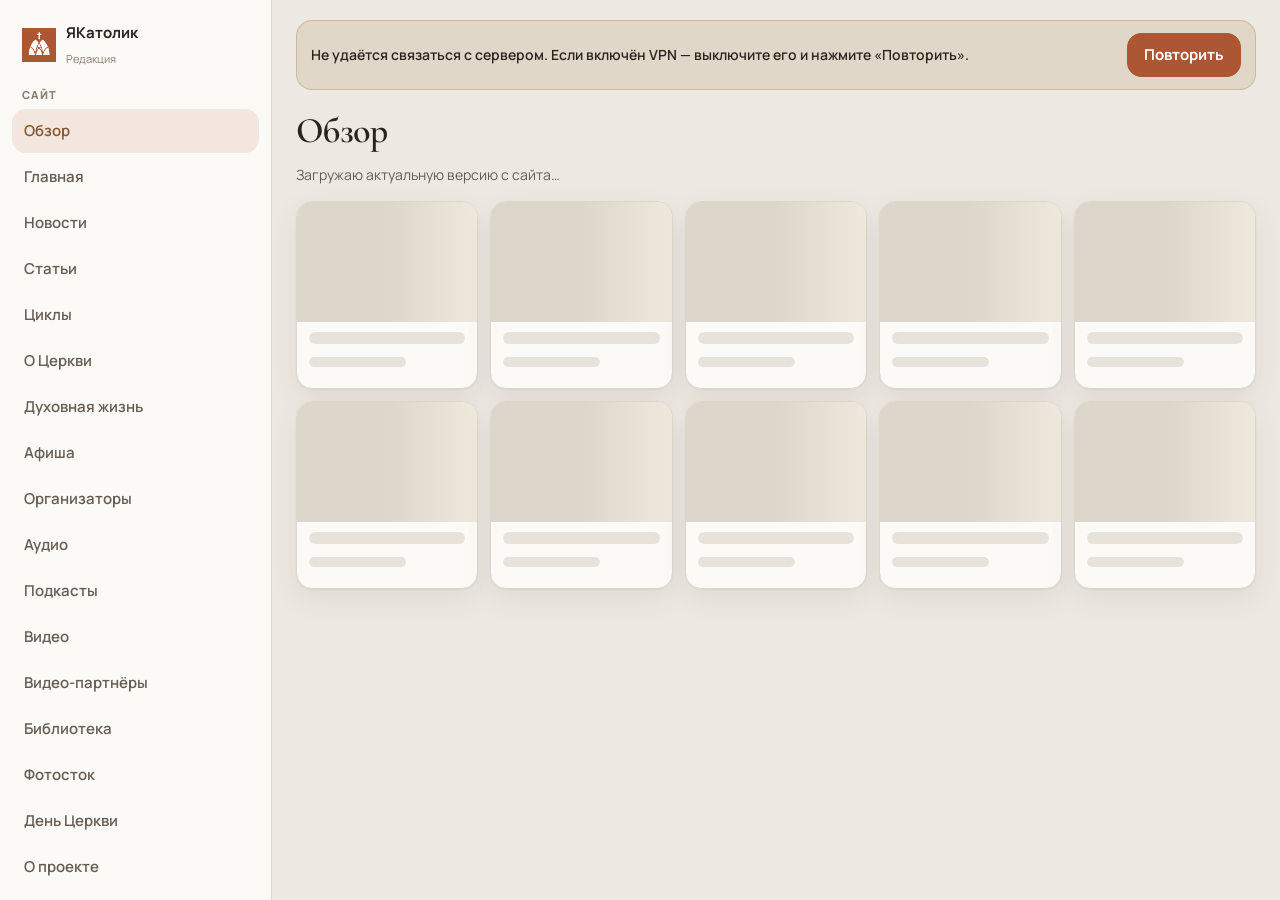
==== commit 5d1d1a23: "Show authors saved in the admin in the podcast author list. Co-authored-by: Cursor <cursoragent@curs" ====
--- a/index.html
+++ b/index.html
@@ -64,14 +64,14 @@
     <script src="js/site/guides-data.js?v=202610031122"></script>
     <script src="js/photostock-admin.js?v=202610031122"></script>
     <script src="js/admin-paste.js?v=202610031122"></script>
-    <script src="js/desk.js?v=202610031122"></script>
+    <script src="js/desk.js?v=202610191205"></script>
     <script src="js/guides.js?v=202610031122"></script>
     <script src="js/god.js?v=202610031122"></script>
     <script src="js/library-admin.js?v=202610031122"></script>
     <script src="js/site/about-data.js?v=202610031122"></script>
     <script src="js/home-admin.js?v=202610031122"></script>
     <script src="js/about-admin.js?v=202610031122"></script>
-    <script src="js/podcasts-admin.js?v=202610031122"></script>
+    <script src="js/podcasts-admin.js?v=202610191205"></script>
     <script src="js/posts.js?v=202610031122"></script>
     <script src="js/app.js?v=202610031122"></script>
     <script src="js/cache-bust.js?v=202610031122"></script>
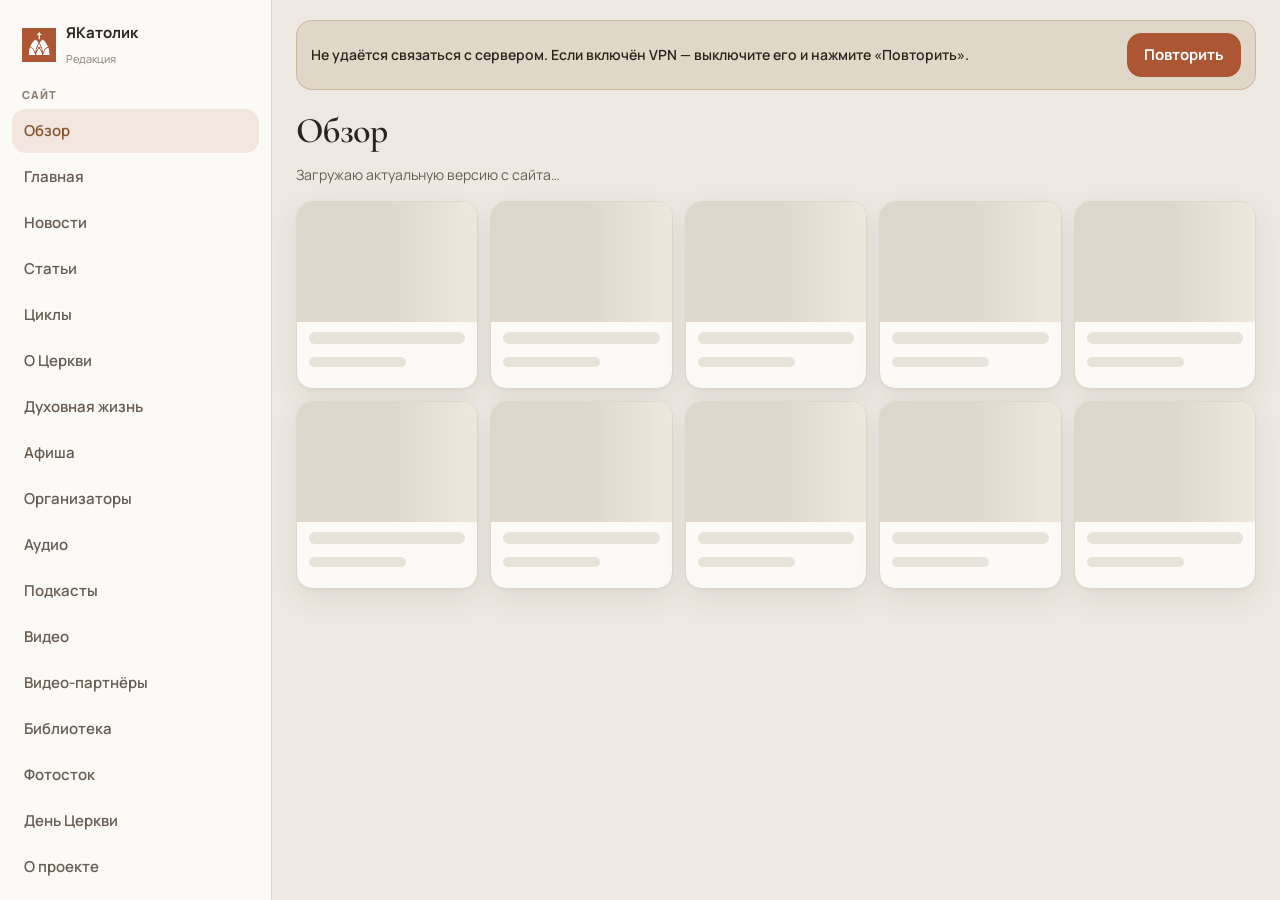
==== commit a4f0bfa6: "Add the Laudato rubric and point article themes at their slugs. Co-authored-by: Cursor <cursoragent@" ====
--- a/index.html
+++ b/index.html
@@ -64,7 +64,7 @@
     <script src="js/site/guides-data.js?v=202610031122"></script>
     <script src="js/photostock-admin.js?v=202610031122"></script>
     <script src="js/admin-paste.js?v=202610031122"></script>
-    <script src="js/desk.js?v=202610191205"></script>
+    <script src="js/desk.js?v=202610311041"></script>
     <script src="js/guides.js?v=202610031122"></script>
     <script src="js/god.js?v=202610031122"></script>
     <script src="js/library-admin.js?v=202610031122"></script>
--- a/css/admin.css
+++ b/css/admin.css
@@ -607,7 +607,8 @@
   color: var(--ink);
 }
 .check-row input { width: 16px; height: 16px; accent-color: var(--accent); }
-.author-chip-wrap { margin-top: 8px; }
+.author-chip-wrap { margin-top: 8px; display: flex; flex-direction: column; gap: 8px; }
+.author-chip { width: auto; }
 .author-chip, .preview-author {
   display: flex; align-items: center; gap: 10px; padding: 8px 10px;
   border: 1px solid var(--line); border-radius: 16px; background: var(--surface-2);
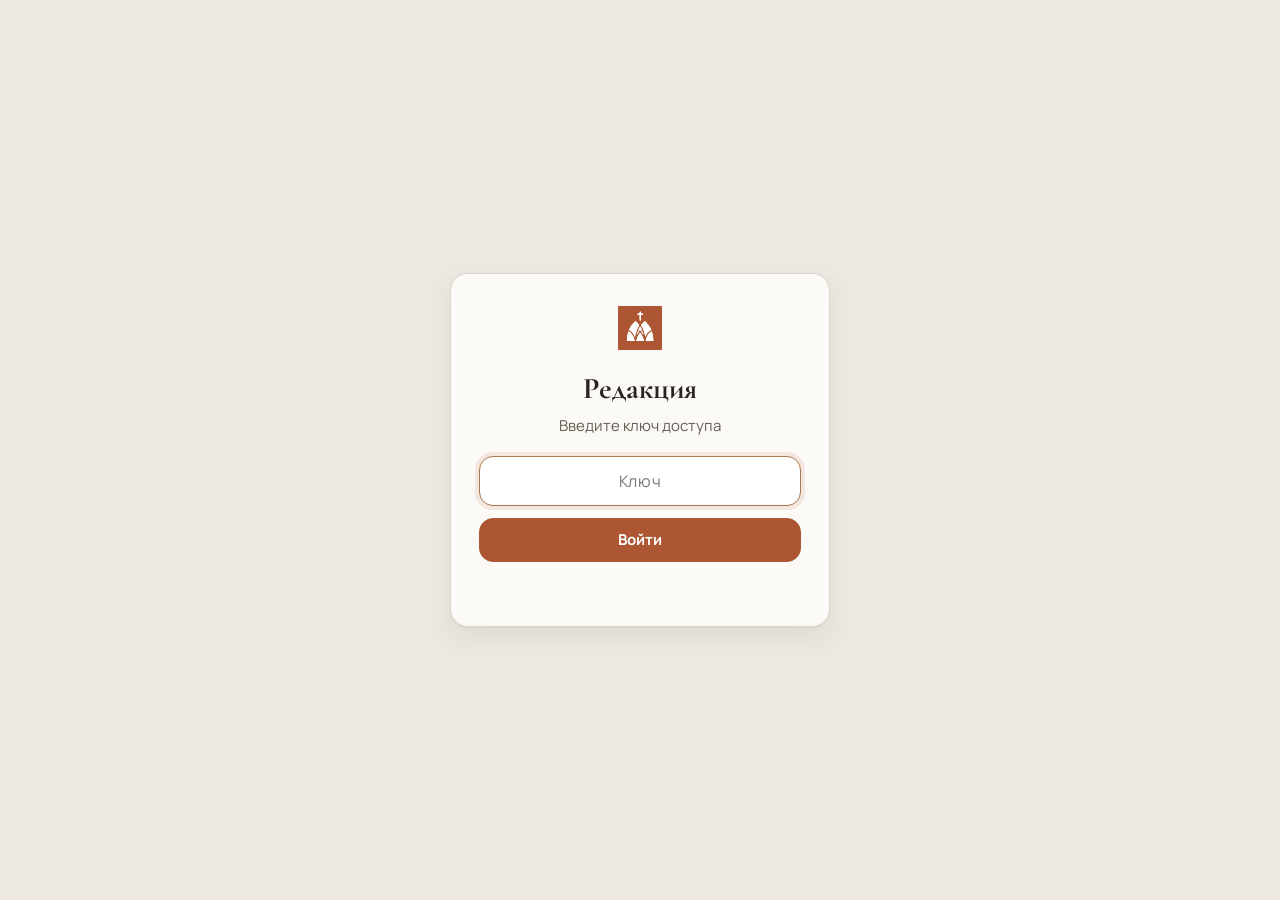
==== commit 3fd3e33c: "Вход по ключу: три уровня доступа, черновики на сервере, заявки Католик.LIVE Co-authored-by: Cursor " ====
--- a/index.html
+++ b/index.html
@@ -5,7 +5,7 @@
     <meta name="viewport" content="width=device-width, initial-scale=1, viewport-fit=cover" />
     <meta http-equiv="Cache-Control" content="no-cache, no-store, must-revalidate" />
     <meta name="theme-color" content="#ede9e2" />
-    <script>window.YAK_BUILD = '202610031122';</script>
+    <script>window.YAK_BUILD = '202611071906';</script>
     <meta name="apple-mobile-web-app-capable" content="yes" />
     <meta name="apple-mobile-web-app-title" content="Редакция" />
     <title>Редакция — ЯКатолик</title>
@@ -13,7 +13,7 @@
     <link rel="preconnect" href="https://fonts.gstatic.com" crossorigin />
     <link href="https://fonts.googleapis.com/css2?family=Cormorant+Garamond:wght@600&family=Manrope:wght@400;500;600;700;800&display=swap" rel="stylesheet" />
     <link rel="icon" href="assets/yakatolik-logo.svg" />
-    <link rel="stylesheet" href="css/admin.css?v=202610031122" />
+    <link rel="stylesheet" href="css/admin.css?v=202611071906" />
   </head>
   <body>
     <div class="nav-scrim" id="nav-scrim" hidden></div>
@@ -51,29 +51,31 @@
     </div>
     <div class="toast" id="toast" role="status"></div>
 
-    <script src="js/config.js?v=202610031122"></script>
-    <script src="js/api.js?v=202610031122"></script>
-    <script src="js/auth.js?v=202610031122"></script>
-    <script src="js/store.js?v=202610031122"></script>
-    <script src="js/site/events-data.js?v=202610031122"></script>
-    <script src="js/site/video-data.js?v=202610031122"></script>
-    <script src="js/site/audio-data.js?v=202610031122"></script>
-    <script src="js/site/podcasts-data.js?v=202610031122"></script>
-    <script src="js/site/calendar-data.js?v=202610031122"></script>
-    <script src="js/site/authors-data.js?v=202610031122"></script>
-    <script src="js/site/guides-data.js?v=202610031122"></script>
-    <script src="js/photostock-admin.js?v=202610031122"></script>
-    <script src="js/admin-paste.js?v=202610031122"></script>
-    <script src="js/desk.js?v=202610311041"></script>
-    <script src="js/guides.js?v=202610031122"></script>
-    <script src="js/god.js?v=202610031122"></script>
-    <script src="js/library-admin.js?v=202610031122"></script>
-    <script src="js/site/about-data.js?v=202610031122"></script>
-    <script src="js/home-admin.js?v=202610031122"></script>
-    <script src="js/about-admin.js?v=202610031122"></script>
-    <script src="js/podcasts-admin.js?v=202610191205"></script>
-    <script src="js/posts.js?v=202610031122"></script>
-    <script src="js/app.js?v=202610031122"></script>
-    <script src="js/cache-bust.js?v=202610031122"></script>
+    <script src="js/config.js?v=202611071906"></script>
+    <script src="js/api.js?v=202611071906"></script>
+    <script src="js/auth.js?v=202611071906"></script>
+    <script src="js/login.js?v=202611071906"></script>
+    <script src="js/store.js?v=202611071906"></script>
+    <script src="js/site/events-data.js?v=202611071906"></script>
+    <script src="js/site/video-data.js?v=202611071906"></script>
+    <script src="js/site/audio-data.js?v=202611071906"></script>
+    <script src="js/site/podcasts-data.js?v=202611071906"></script>
+    <script src="js/site/calendar-data.js?v=202611071906"></script>
+    <script src="js/site/authors-data.js?v=202611071906"></script>
+    <script src="js/site/guides-data.js?v=202611071906"></script>
+    <script src="js/photostock-admin.js?v=202611071906"></script>
+    <script src="js/admin-paste.js?v=202611071906"></script>
+    <script src="js/desk.js?v=202611071906"></script>
+    <script src="js/guides.js?v=202611071906"></script>
+    <script src="js/god.js?v=202611071906"></script>
+    <script src="js/library-admin.js?v=202611071906"></script>
+    <script src="js/site/about-data.js?v=202611071906"></script>
+    <script src="js/home-admin.js?v=202611071906"></script>
+    <script src="js/about-admin.js?v=202611071906"></script>
+    <script src="js/podcasts-admin.js?v=202611071906"></script>
+    <script src="js/posts.js?v=202611071906"></script>
+    <script src="js/keys-admin.js?v=202611071906"></script>
+    <script src="js/app.js?v=202611071906"></script>
+    <script src="js/cache-bust.js?v=202611071906"></script>
   </body>
 </html>
--- a/css/admin.css
+++ b/css/admin.css
@@ -908,3 +908,37 @@
 .home-slot-pic.is-empty { background-image: none; }
 .home-slot-inputs { display: grid; gap: 6px; min-width: 0; }
 .home-slot-note { color: var(--stone-500); font-size: 12px; line-height: 1.35; }
+
+/* Вход по ключу */
+body.key-login-on .app-shell,
+body.key-login-on .toast { display: none; }
+.key-login {
+  min-height: 100vh;
+  display: flex;
+  align-items: center;
+  justify-content: center;
+  padding: 24px;
+  background: var(--ground);
+}
+.key-login-card {
+  width: 100%;
+  max-width: 380px;
+  background: var(--surface);
+  border: 1px solid var(--line);
+  border-radius: 18px;
+  box-shadow: var(--shadow);
+  padding: 32px 28px;
+  text-align: center;
+}
+.key-login-card h1 { font-family: var(--serif); font-size: 30px; margin: 10px 0 4px; color: var(--ink); }
+.key-login-note { color: var(--stone-700); margin: 0 0 18px; font-size: 15px; }
+.key-login-card form { display: grid; gap: 12px; }
+.key-login-card .input { font-size: 16px; text-align: center; letter-spacing: .04em; }
+.key-login-err { color: var(--rose); min-height: 20px; margin: 0; font-size: 14px; }
+
+/* Заявки Католик.LIVE */
+.live-requests { display: grid; gap: 14px; }
+.live-req { padding: 16px; }
+.live-req-head { display: flex; justify-content: space-between; align-items: flex-start; gap: 12px; margin-bottom: 10px; }
+.live-req-video { width: 100%; max-height: 420px; background: #000; border-radius: 12px; margin-bottom: 10px; }
+.live-req-text { white-space: pre-wrap; margin: 0 0 8px; line-height: 1.5; }
